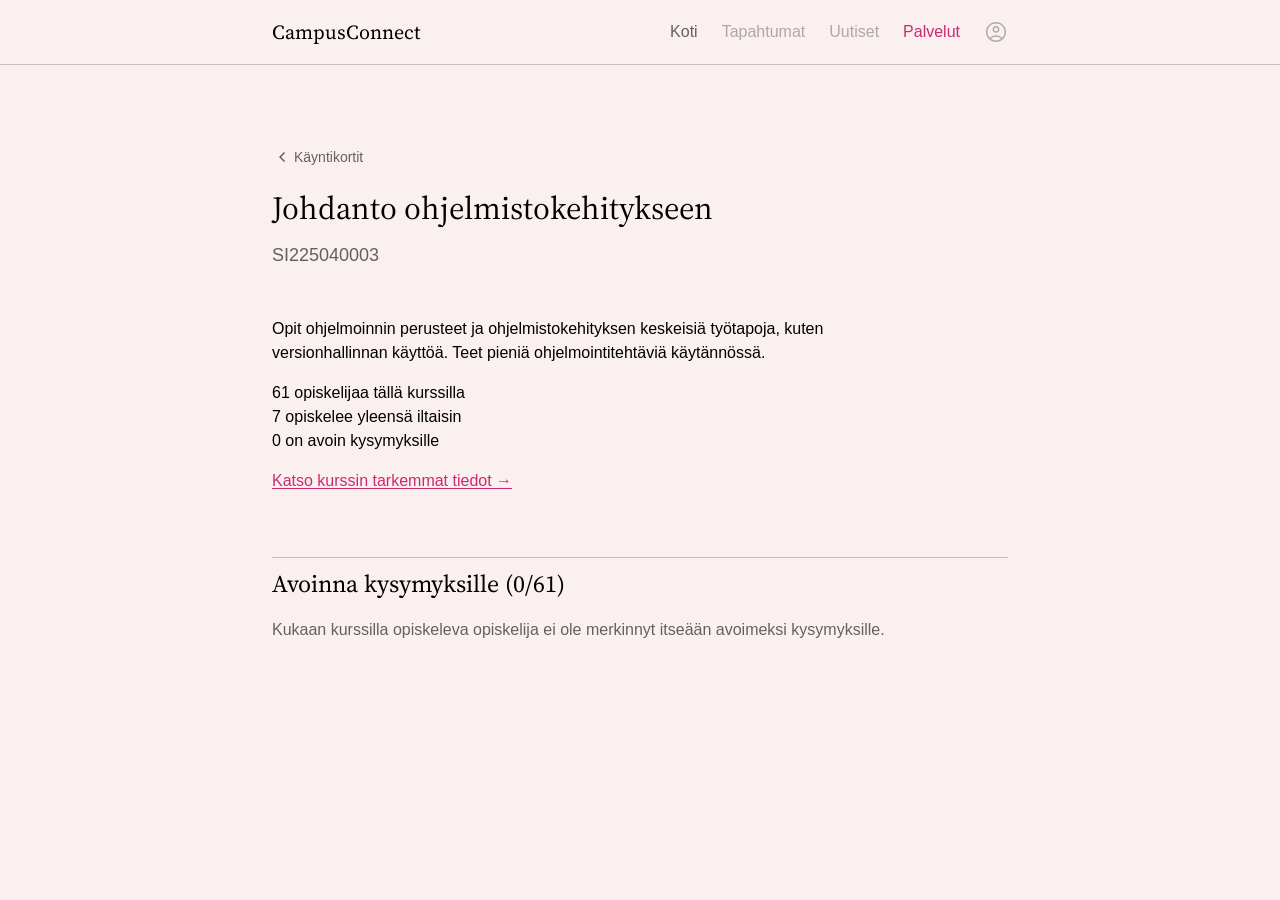
==== kurssi-tyhja.html @ 10ecfb2a "Ensimmäinen versio: CampusConnect-prototyyppi Responsiivinen HTML/CSS/JS-toteutus Figma-prototyypist" ====
<!doctype html>
<html lang="fi">
  <head>
    <meta charset="utf-8" />
    <meta
      name="viewport"
      content="width=device-width, initial-scale=1, viewport-fit=cover"
    />
    <title>Johdanto ohjelmistokehitykseen – Käyntikortit – CampusConnect</title>
    <meta
      name="description"
      content="Johdanto ohjelmistokehitykseen: kurssin tiedot ja opiskelijat, jotka ovat avoimia kysymyksille."
    />
    <link
      rel="preload"
      href="fonts/SourceSans3-VariableFont_wght.ttf"
      as="font"
      type="font/ttf"
      crossorigin
    />
    <link
      rel="preload"
      href="fonts/SourceSerif4-VariableFont_opsz,wght.ttf"
      as="font"
      type="font/ttf"
      crossorigin
    />
    <link rel="stylesheet" href="css/styles.css" />
    <script src="js/main.js" defer></script>
  </head>
  <body>
    <a class="skip-link" href="#main">Siirry pääsisältöön</a>

    <header class="site-header">
      <div class="site-header__inner">
        <a class="site-logo" href="index.html">CampusConnect</a>
        <nav class="site-nav" aria-label="Päävalikko">
          <ul class="site-nav__list">
            <li class="site-nav__item">
              <a class="site-nav__link" href="index.html">
                <img
                  class="site-nav__icon"
                  src="img/icons/home.svg"
                  alt=""
                  width="24"
                  height="24"
                />
                <span class="site-nav__label">Koti</span>
              </a>
            </li>
            <li class="site-nav__item">
              <a class="site-nav__link" role="link" aria-disabled="true">
                <img
                  class="site-nav__icon"
                  src="img/icons/calendar.svg"
                  alt=""
                  width="24"
                  height="24"
                />
                <span class="site-nav__label">Tapahtumat</span>
              </a>
            </li>
            <li class="site-nav__item">
              <a class="site-nav__link" role="link" aria-disabled="true">
                <img
                  class="site-nav__icon"
                  src="img/icons/rss.svg"
                  alt=""
                  width="24"
                  height="24"
                />
                <span class="site-nav__label">Uutiset</span>
              </a>
            </li>
            <li class="site-nav__item">
              <a
                class="site-nav__link"
                href="palvelut.html"
                aria-current="true"
              >
                <img
                  class="site-nav__icon"
                  src="img/icons/apps-active.svg"
                  alt=""
                  width="24"
                  height="24"
                />
                <span class="site-nav__label">Palvelut</span>
              </a>
            </li>
            <li class="site-nav__item site-nav__item--profile">
              <a class="site-nav__link" role="link" aria-disabled="true">
                <img
                  class="site-nav__icon"
                  src="img/icons/account.svg"
                  alt=""
                  width="24"
                  height="24"
                />
                <span class="site-nav__label">Profiili</span>
              </a>
            </li>
          </ul>
        </nav>
      </div>
    </header>

    <main id="main" class="page">
      <div class="container">
        <div class="page-header">
          <a class="back-link" href="kurssit.html">
            <img
              src="img/icons/chevron-back-sm.svg"
              alt=""
              width="20"
              height="20"
            />
            Käyntikortit
          </a>
          <h1>Johdanto ohjelmistokehitykseen</h1>
          <p class="course__code">
            <span class="visually-hidden">Kurssikoodi: </span>SI225040003
          </p>
        </div>

        <div class="course__body">
          <p>
            Opit ohjelmoinnin perusteet ja ohjelmistokehityksen keskeisiä
            työtapoja, kuten versionhallinnan käyttöä. Teet pieniä
            ohjelmointitehtäviä käytännössä.
          </p>
          <p>
            61 opiskelijaa tällä kurssilla<br />7 opiskelee yleensä iltaisin<br />0
            on avoin kysymyksille
          </p>
          <p><span class="text-link">Katso kurssin tarkemmat tiedot →</span></p>
        </div>

        <section class="section" aria-labelledby="avoinna">
          <h2 class="section__title section__title--tight" id="avoinna">
            Avoinna kysymyksille (0/61)
          </h2>
          <p class="empty-state">
            Kukaan kurssilla opiskeleva opiskelija ei ole merkinnyt itseään
            avoimeksi kysymyksille.
          </p>
        </section>
      </div>
    </main>
  </body>
</html>
---- css/styles.css ----
/* ==========================================================================
   CampusConnect – shared stylesheet
   Values come from the Figma file "CampusConnect Käyntikortit"
   (uHTaIp5e9gUA955tGombiA). The file defines no variables or styles,
   so the token names below are ours; the values are Figma's.
   ========================================================================== */

/* Fonts: Source Serif 4 (headings) and Source Sans 3 (body, UI),
   self-hosted variable fonts. One file per family covers every weight
   (and Serif's optical size axis). The italic files in fonts/ are not
   used by the design, so they are not declared. */
@font-face {
  font-family: "Source Sans 3";
  src: url("../fonts/SourceSans3-VariableFont_wght.ttf") format("truetype");
  font-weight: 200 900;
  font-style: normal;
  font-display: swap;
}

@font-face {
  font-family: "Source Serif 4";
  src: url("../fonts/SourceSerif4-VariableFont_opsz,wght.ttf")
    format("truetype");
  font-weight: 200 900;
  font-style: normal;
  font-display: swap;
}

/* ==========================================================================
   1. Design tokens
   ========================================================================== */

:root {
  /* The design is light only; dark mode keeps these colors. */
  color-scheme: light;

  /* --- Colors ----------------------------------------------------------- */
  --color-bg: #faf0f0; /* page background */
  --color-surface: #ffffff; /* cards, modals, tab bar */
  --color-accent: #cc2970; /* primary buttons, links, active tab */
  --color-on-accent: #ffffff; /* text on accent */
  --color-text: #000000; /* headings, primary text */
  --color-text-soft: rgba(0, 0, 0, 0.7); /* card body text */
  --color-text-muted: rgba(0, 0, 0, 0.6); /* secondary text, inactive tabs */
  --color-divider: rgba(0, 0, 0, 0.2); /* hairlines, tab bar border */
  --color-border-input: rgba(0, 0, 0, 0.3);
  --color-placeholder: rgba(0, 0, 0, 0.2); /* image placeholders, avatars */
  --color-overlay: rgba(0, 0, 0, 0.2); /* modal backdrop */

  /* Not in Figma: greyed-out nav items (Tapahtumat, Uutiset, Profiili). */
  --color-disabled: rgba(0, 0, 0, 0.3);

  /* --- Font families ---------------------------------------------------- */
  --font-serif: "Source Serif 4", Georgia, "Times New Roman", serif;
  --font-sans: "Source Sans 3", "Segoe UI", Roboto, Arial, sans-serif;

  /* --- Font weights ----------------------------------------------------- */
  --weight-regular: 400;
  --weight-medium: 500;
  --weight-semibold: 650;

  /* --- Type scale (size / line height), px values from Figma ------------ */
  /* Serif */
  --text-display-size: 2rem; /* 32px – page title (h1) */
  --text-display-lh: 2.25rem; /* 36px */
  --text-display-opsz: 40; /* Figma sets optical size 40 on page titles */
  --text-title-size: 1.5rem; /* 24px – section title (h2) */
  --text-title-lh: 2.25rem; /* 36px */
  --text-heading-size: 1.25rem; /* 20px – modal question */
  --text-heading-lh: 1.75rem; /* 28px */
  --text-subheading-size: 1.125rem; /* 18px – list row and event titles */
  --text-subheading-lh: 1.40625rem; /* 22.5px */
  --text-name-size: 1rem; /* 16px medium – person name */
  --text-name-lh: 1.3125rem; /* 21px */

  /* Sans */
  --text-body-size: 1rem; /* 16px – body text, buttons, modal text */
  --text-body-lh: 1.5rem; /* 24px */
  --text-body-sm-size: 0.875rem; /* 14px – smallest text: descriptions, lead, notes */
  --text-body-sm-lh: 1.3125rem; /* 21px */
  --text-lead-size: 1.125rem; /* 18px – text under the page title */
  --text-lead-lh: 1.6875rem; /* 27px */
  --text-news-title-size: 1rem; /* 16px semibold – news item title */
  --text-news-title-lh: 1.3125rem; /* 21px */
  --text-label-size: 0.875rem; /* 14px medium – tab bar labels (13px in Figma) */
  --text-label-lh: 1.125rem; /* 18px */

  /* --- Spacing (from Figma positions) ---------------------------------- */
  --space-1: 0.25rem; /* 4px */
  --space-2: 0.5rem; /* 8px */
  --space-3: 0.75rem; /* 12px */
  --space-4: 1rem; /* 16px – page side padding, card padding, list gaps */
  --space-5: 1.5rem; /* 24px – modal padding */
  --space-6: 2rem; /* 32px */
  --space-7: 3rem; /* 48px */
  --space-8: 4rem; /* 64px – gap before a new page section */
  --space-9: 5rem; /* 80px – page top on mobile, header to first section */
  --space-card: 1.25rem; /* 20px – news card padding */

  /* --- Radii ------------------------------------------------------------ */
  --radius-md: 8px; /* cards, buttons, thumbnails, modals, text box */
  --radius-pill: 20px; /* chat field, send button */
  --radius-full: 50%; /* avatars */

  /* --- Effects ---------------------------------------------------------- */
  --shadow-card: 0 4px 8px 0 rgba(64, 0, 28, 0.2);
  --shadow-input-inset: inset 0 2px 4px 0 rgba(0, 0, 0, 0.2);
  --blur-overlay: 2px;

  /* --- Component sizes -------------------------------------------------- */
  --size-button: 3rem; /* 48px – button and modal header height */
  --size-thumb: 5rem; /* 80px – list thumbnail */
  --size-avatar: 3rem; /* 48px – person avatar */
  --size-icon: 1.5rem; /* 24px – UI icons */
  --size-icon-sm: 1.25rem; /* 20px – back link chevron */
  --size-tab: 4rem; /* 64px – tab bar: 10px + icon + label + 10px (plus home indicator area on iPhones) */
  --size-chat-field: 2rem; /* 32px – chat input and send button */
  --size-dot: 10px; /* onboarding step indicator */

  /* --- Layout (from campusconnect-responsiveness.md) -------------------- */
  --container-max: 768px;
  --measure: 70ch; /* max width of text blocks */
  --modal-max: 480px; /* dialog width on screens >= 600px */
  /* Breakpoints (media queries cannot use custom properties):
     600px  – centered modal dialog
     672px  – two-column lists and card grids (column reaches 640px)
     768px  – top navigation replaces bottom tab bar */
}

/* ==========================================================================
   2. Base
   ========================================================================== */

*,
*::before,
*::after {
  box-sizing: border-box;
}

html {
  -webkit-text-size-adjust: 100%;
  text-size-adjust: 100%;
}

body {
  margin: 0;
  min-height: 100vh;
  background-color: var(--color-bg);
  color: var(--color-text);
  font-family: var(--font-sans);
  font-size: var(--text-body-size);
  line-height: var(--text-body-lh);
  /* Inherited by all links and hover underlines: a little air below text. */
  text-underline-offset: 0.15em;
}

img,
svg {
  display: block;
  max-width: 100%;
}

h1,
h2,
h3,
p,
ul,
ol {
  margin: 0;
}

h1,
h2,
h3 {
  font-family: var(--font-serif);
  font-weight: var(--weight-regular);
  color: var(--color-text);
  /* Long Finnish compounds (e.g. "ohjelmistokehitykseen") must not push
     the page wider than a 320px screen. */
  overflow-wrap: break-word;
  -webkit-hyphens: auto;
  hyphens: auto;
}

h1 {
  font-size: var(--text-display-size);
  line-height: var(--text-display-lh);
  font-variation-settings: "opsz" var(--text-display-opsz);
}

h2 {
  font-size: var(--text-title-size);
  line-height: var(--text-title-lh);
}

h3 {
  font-size: var(--text-subheading-size);
  line-height: var(--text-subheading-lh);
}

a {
  color: var(--color-accent);
  text-decoration-thickness: from-font;
}

:focus-visible {
  outline: 2px solid var(--color-accent);
  outline-offset: 2px;
}

/* Lead text under a page title (14px muted, Figma "Tervetuloa…"). */
/* Text right under the page title: lead line or course code. */
.lead,
.course__code {
  margin-top: var(--space-4);
  max-width: var(--measure);
  color: var(--color-text-muted);
  font-size: var(--text-lead-size);
  line-height: var(--text-lead-lh);
}

/* Hidden visually, still read by screen readers. */
.visually-hidden {
  position: absolute;
  width: 1px;
  height: 1px;
  margin: -1px;
  padding: 0;
  overflow: hidden;
  clip-path: inset(50%);
  white-space: nowrap;
  border: 0;
}

.skip-link {
  position: absolute;
  top: var(--space-2);
  left: var(--space-2);
  z-index: 100;
  padding: var(--space-2) var(--space-4);
  border-radius: var(--radius-md);
  background-color: var(--color-surface);
  box-shadow: var(--shadow-card);
  transform: translateY(-200%);
}

.skip-link:focus {
  transform: none;
}

/* ==========================================================================
   3. Layout
   ========================================================================== */

/* Page content: one centered column, max --container-max wide. */
.container {
  width: 100%;
  max-width: var(--container-max);
  margin-inline: auto;
  padding-inline: var(--space-4);
}

/* Mobile: Figma places the page title 80px below the status bar.
   Leave room at the bottom for the fixed tab bar. */
.page {
  padding-top: var(--space-9);
  padding-bottom: calc(
    var(--size-tab) + env(safe-area-inset-bottom, 0px) + var(--space-7)
  );
}

/* Long text stays one column, capped at a readable width. */
.prose {
  max-width: var(--measure);
}

/* Desktop: the same 80px gap as on mobile, measured from the top bar. */
@media (min-width: 768px) {
  .page {
    padding-bottom: var(--space-8);
  }
}

/* Phone in landscape: less empty space above the title. */
@media (max-height: 500px) {
  .page {
    padding-top: var(--space-6);
  }
}

/* ==========================================================================
   4. Navigation
   One <nav> in the header. Below 768px it is the bottom tab bar from
   Figma; from 768px up it is a top bar with text links and a profile
   icon. Items without a page (Tapahtumat, Uutiset, Profiili) are
   greyed out: <a> without href, role="link", aria-disabled="true".
   ========================================================================== */

/* The wordmark only appears in the top bar; Figma has no mobile header. */
.site-logo {
  display: none;
}

/* --- Bottom tab bar (mobile) ------------------------------------------ */
.site-nav {
  position: fixed;
  right: 0;
  bottom: 0;
  left: 0;
  z-index: 10;
  padding-bottom: env(safe-area-inset-bottom, 0px);
  border-top: 1px solid var(--color-divider);
  background-color: var(--color-surface);
}

.site-nav__list {
  display: grid;
  grid-template-columns: repeat(5, 1fr);
  max-width: var(--modal-max);
  margin-inline: auto;
  padding: 0 var(--space-4);
  list-style: none;
}

.site-nav__link {
  display: flex;
  flex-direction: column;
  align-items: center;
  gap: 2px;
  min-height: var(--size-tab);
  padding: 10px 0; /* same space above the icon and below the label */
  color: var(--color-text-muted);
  font-size: var(--text-label-size);
  font-weight: var(--weight-medium);
  line-height: var(--text-label-lh);
  text-align: center;
  text-decoration: none;
}

.site-nav__icon {
  width: var(--size-icon);
  height: var(--size-icon);
}

.site-nav__link[aria-current] {
  color: var(--color-accent);
}

.site-nav__link[aria-disabled="true"] {
  color: var(--color-disabled);
  cursor: default;
}

/* Icons are black at 60%; half opacity gives the 30% disabled grey. */
.site-nav__link[aria-disabled="true"] .site-nav__icon {
  opacity: 0.5;
}

/* --- Top navigation bar (tablet and desktop) -------------------------- */
@media (min-width: 768px) {
  .site-header {
    position: sticky;
    top: 0;
    z-index: 10;
    border-bottom: 1px solid var(--color-divider);
    background-color: var(--color-bg);
  }

  .site-header__inner {
    display: flex;
    align-items: center;
    justify-content: space-between;
    gap: var(--space-5);
    max-width: var(--container-max);
    min-height: 4rem;
    margin-inline: auto;
    padding-inline: var(--space-4);
  }

  .site-logo {
    display: block;
    color: var(--color-text);
    font-family: var(--font-serif);
    font-size: var(--text-heading-size);
    line-height: var(--text-heading-lh);
    text-decoration: none;
  }

  .site-nav {
    position: static;
    padding-bottom: 0;
    border-top: 0;
    background-color: transparent;
  }

  .site-nav__list {
    display: flex;
    align-items: center;
    gap: var(--space-5);
    max-width: none;
    padding: 0;
  }

  .site-nav__link {
    flex-direction: row;
    min-height: var(--size-button);
    padding: 0;
    font-size: var(--text-body-size);
    line-height: var(--text-body-lh);
  }

  /* Text links only; the profile item shows just its icon. */
  .site-nav__icon {
    display: none;
  }

  .site-nav__item--profile .site-nav__icon {
    display: block;
  }

  .site-nav__item--profile .site-nav__label {
    position: absolute;
    width: 1px;
    height: 1px;
    margin: -1px;
    overflow: hidden;
    clip-path: inset(50%);
    white-space: nowrap;
  }
}

/* ==========================================================================
   5. Components
   ========================================================================== */

/* --- Buttons ------------------------------------------------------------ */
.button {
  display: inline-flex;
  align-items: center;
  justify-content: center;
  min-height: var(--size-button);
  padding: 0 var(--space-5);
  border: 1px solid var(--color-accent);
  border-radius: var(--radius-md);
  font-family: var(--font-sans);
  font-size: var(--text-body-size);
  font-weight: var(--weight-medium);
  line-height: var(--text-body-lh);
  text-align: center;
  text-decoration: none;
  cursor: pointer;
}

.button--primary {
  background-color: var(--color-accent);
  color: var(--color-on-accent);
}

.button--secondary {
  background-color: transparent;
  color: var(--color-accent);
}

.button--primary:hover {
  filter: brightness(0.92);
}

.button--secondary:hover {
  background-color: var(--color-surface);
}

/* Full width of its column (modal actions). */
.button--block {
  width: 100%;
}

/* Not in Figma: "Jatka" before a choice is made. */
.button:disabled {
  opacity: 0.4;
  filter: none;
  cursor: not-allowed;
}

/* Icon-only button (modal close / back): 48px tap area, 24px icon. */
.icon-button {
  display: grid;
  place-items: center;
  width: var(--size-button);
  height: var(--size-button);
  padding: 0;
  border: 0;
  border-radius: var(--radius-md);
  background: none;
  cursor: pointer;
}

.icon-button img {
  width: var(--size-icon);
  height: var(--size-icon);
}

.icon-button:focus-visible {
  outline-offset: -4px;
}

/* --- Back link ("‹ Käyntikortit" on course pages) ----------------------- */
.back-link {
  display: inline-flex;
  align-items: center;
  gap: 2px;
  min-height: var(--size-icon);
  color: var(--color-text-muted);
  font-size: var(--text-body-sm-size);
  font-weight: var(--weight-medium);
  line-height: var(--text-body-sm-lh);
  text-decoration: none;
}

.back-link:hover {
  text-decoration: underline;
}

.back-link img {
  width: var(--size-icon-sm);
  height: var(--size-icon-sm);
}

/* --- Image placeholder (grey box with image icon) ----------------------- */
.placeholder {
  display: grid;
  place-items: center;
  border-radius: var(--radius-md);
  background-color: var(--color-placeholder);
}

/* The Figma icon is three parts in a 40 × 27px box. */
.placeholder__icon {
  position: relative;
  width: 40px;
  height: 27px;
}

.placeholder__icon img {
  position: absolute;
}

.placeholder__icon img:nth-child(1) {
  left: 0;
  top: 13.2px;
}

.placeholder__icon img:nth-child(2) {
  left: 11.7px;
  top: 7.4px;
}

.placeholder__icon img:nth-child(3) {
  left: 9.9px;
  top: 0;
}

/* Larger images (event cards) use the same icon at 1.5×, as in Figma. */
.placeholder--large .placeholder__icon {
  transform: scale(1.5);
}

/* --- List rows (Palvelut, Käyntikortit course list) ----------------------
   Lists and card grids switch to two columns when their column is at least
   640px wide. They always fill the page container (viewport − 32px padding,
   up to --container-max), so that happens at a 672px viewport. A media query is used
   instead of a container query because the W3C CSS validator does not yet
   recognize container queries. */
.list {
  padding: 0;
  list-style: none;
}

.list__item + .list__item {
  border-top: 1px solid var(--color-divider);
}

.row {
  display: flex;
  align-items: center;
  gap: var(--space-4);
  padding-block: var(--space-4);
  color: inherit;
  text-decoration: none;
}

.row__media {
  flex: none;
  width: var(--size-thumb);
  height: var(--size-thumb);
  border-radius: var(--radius-md);
  object-fit: cover;
}

.row__title {
  display: block;
  font-family: var(--font-serif);
  font-size: var(--text-subheading-size);
  font-weight: var(--weight-regular);
  line-height: var(--text-subheading-lh);
}

.row__text {
  display: block;
  margin-top: var(--space-1);
  color: var(--color-text-muted);
  font-size: var(--text-body-sm-size);
  line-height: var(--text-body-sm-lh);
}

a.row:hover .row__title {
  text-decoration: underline;
}

/* Two columns once the list's column is 640px wide (see above). */
@media (min-width: 672px) {
  .list {
    display: grid;
    grid-template-columns: repeat(2, minmax(0, 1fr));
    column-gap: var(--space-6);
  }

  .list__item:nth-child(2) {
    border-top: 0;
  }
}

/* --- Cards and card grid (person cards, event cards) --------------------- */
.card {
  border-radius: var(--radius-md);
  background-color: var(--color-surface);
  box-shadow: var(--shadow-card);
}

.card-grid {
  display: grid;
  gap: var(--space-4);
  padding: 0;
  list-style: none;
}

@media (min-width: 672px) {
  .card-grid {
    grid-template-columns: repeat(2, minmax(0, 1fr));
    grid-auto-rows: 1fr; /* every row as tall as the tallest card */
  }
}

/* --- Person card (Kurssi) ----------------------------------------------- */
.person-card {
  display: block;
  width: 100%;
  height: 100%;
  padding: var(--space-4);
  border: 0;
  color: inherit;
  font: inherit;
  text-align: left;
}

button.person-card {
  cursor: pointer;
}

button.person-card:hover .person-card__name {
  text-decoration: underline;
}

.person-card__head {
  display: flex;
  align-items: center;
  gap: var(--space-4);
}

.avatar {
  display: block;
  flex: none;
  width: var(--size-avatar);
  height: var(--size-avatar);
  border-radius: var(--radius-full);
  background-color: var(--color-placeholder);
}

.person-card__name {
  display: block;
  font-family: var(--font-serif);
  font-size: var(--text-name-size);
  font-weight: var(--weight-medium);
  line-height: var(--text-name-lh);
}

.person-card__status {
  display: block;
  color: var(--color-text-muted);
  font-size: var(--text-body-sm-size);
  line-height: var(--text-body-sm-lh);
}

.person-card__note {
  display: block;
  margin-top: var(--space-4);
  padding-top: var(--space-3);
  border-top: 1px solid var(--color-divider);
  color: var(--color-text-muted);
  font-size: var(--text-body-sm-size);
  line-height: var(--text-body-sm-lh);
}

/* --- Radio buttons and checkboxes ---------------------------------------
   Native inputs drawn to match Figma's Material outline icons
   (radio: 20px ring, checkbox: 18px square, 2px black stroke).
   Checked states are not in Figma; they use the accent color. */
.choices {
  margin: 0;
  padding: 0;
  border: 0;
}

.choice {
  display: flex;
  align-items: center;
  gap: var(--space-3);
  min-height: 2.5rem; /* rows sit 40px apart in Figma */
  font-size: var(--text-body-size);
  line-height: var(--text-body-lh);
  cursor: pointer;
}

.choice input {
  flex: none;
  margin: 2px;
  -webkit-appearance: none;
  appearance: none;
  border: 2px solid var(--color-text);
  background-color: var(--color-surface);
  background-position: center;
  background-repeat: no-repeat;
  cursor: pointer;
}

.choice input[type="radio"] {
  width: 20px;
  height: 20px;
  border-radius: var(--radius-full);
}

.choice input[type="checkbox"] {
  width: 18px;
  height: 18px;
  margin: 3px;
  border-radius: 2px;
}

.choice input[type="radio"]:checked {
  border-color: var(--color-accent);
  background-image: radial-gradient(
    circle,
    var(--color-accent) 0 5px,
    transparent 5.5px
  );
}

.choice input[type="checkbox"]:checked {
  border-color: var(--color-accent);
  background-color: var(--color-accent);
  background-image: url("../img/icons/check.svg");
  background-size: 100%;
}

/* --- Text area (Onboarding 4) ------------------------------------------- */
.textarea {
  display: block;
  width: 100%;
  min-height: 9.375rem; /* 150px */
  padding: var(--space-3);
  border: 1px solid var(--color-border-input);
  border-radius: var(--radius-md);
  background-color: var(--color-surface);
  box-shadow: var(--shadow-input-inset);
  color: var(--color-text);
  font-family: inherit;
  font-size: var(--text-body-size);
  line-height: var(--text-body-lh);
  resize: vertical;
}

/* --- Step dots (onboarding progress) ------------------------------------ */
.steps {
  display: flex;
  justify-content: center;
  gap: var(--space-3);
  padding: 0;
  list-style: none;
}

.steps__dot {
  width: var(--size-dot);
  height: var(--size-dot);
  border: 1.5px solid rgba(0, 0, 0, 0.33);
  border-radius: var(--radius-full);
}

.steps__dot.is-current {
  border: 1px solid var(--color-text-muted);
  background-color: var(--color-text-muted);
}

/* --- Modal (<dialog>) ----------------------------------------------------
   Phone: 16px from the screen edges, as in Figma. From 600px up the
   width stops at 480px (responsiveness plan). Always centered. */
.modal {
  width: calc(100% - 2 * var(--space-4));
  max-width: var(--modal-max);
  max-height: calc(100% - 2 * var(--space-4));
  overflow-y: auto; /* phone in landscape: the modal scrolls */
  padding: 0;
  border: 0;
  border-radius: var(--radius-md);
  background-color: var(--color-surface);
  box-shadow: var(--shadow-card);
  color: var(--color-text);
}

.modal::backdrop {
  background-color: var(--color-overlay);
  -webkit-backdrop-filter: blur(var(--blur-overlay));
  backdrop-filter: blur(var(--blur-overlay));
}

/* Back arrow | title | close X */
.modal__header {
  display: grid;
  grid-template-columns: var(--size-button) 1fr var(--size-button);
  align-items: center;
  min-height: var(--size-button);
  border-bottom: 1px solid var(--color-divider);
}

.modal__back {
  grid-column: 1;
}

.modal__back[hidden] {
  display: none;
}

.modal__title {
  grid-column: 2;
  color: var(--color-text-muted);
  font-family: var(--font-sans);
  font-size: var(--text-body-size);
  font-weight: var(--weight-regular);
  line-height: var(--text-body-lh);
  text-align: center;
}

.modal__close {
  grid-column: 3;
}

.modal__body {
  padding: var(--space-5);
}

/* Question heading inside a modal step (serif 20/28). */
.modal__heading {
  font-size: var(--text-heading-size);
  line-height: var(--text-heading-lh);
}

.modal__text {
  margin-top: var(--space-4);
  color: var(--color-text-muted);
  font-size: var(--text-body-size);
  line-height: var(--text-body-lh);
}

.modal__actions {
  margin-top: var(--space-5);
}

.modal__actions .steps {
  margin-top: var(--space-6);
  margin-bottom: var(--space-2);
}

/* --- Toast (not in Figma; replaces the removed confirmation modal) ------ */
.toast {
  position: fixed;
  left: 50%;
  bottom: calc(
    var(--size-tab) + env(safe-area-inset-bottom, 0px) + var(--space-4)
  );
  z-index: 20;
  width: calc(100% - 2 * var(--space-4));
  max-width: var(--modal-max);
  /* Left padding = 4px stripe + 16px. */
  padding: var(--space-3) var(--space-4) var(--space-3)
    calc(4px + var(--space-4));
  border-radius: var(--radius-md);
  /* Straight 4px accent stripe on the left, clipped by the rounded corners
     (a border-left would curve along them). */
  background: linear-gradient(
    to right,
    var(--color-accent) 4px,
    var(--color-surface) 4px
  );
  box-shadow: var(--shadow-card);
  font-size: var(--text-body-size);
  line-height: var(--text-body-lh);
  transform: translateX(-50%);
  /* Always in the page (so screen readers catch the live update);
     invisible until it has a message. */
  opacity: 0;
  pointer-events: none;
}

.toast.is-visible {
  opacity: 1;
  pointer-events: auto;
}

@media (prefers-reduced-motion: no-preference) {
  .toast {
    transition: opacity 200ms ease-out;
  }
}

@media (min-width: 768px) {
  .toast {
    bottom: var(--space-6);
  }
}

/* Looks like a link but has no destination yet (e.g. "Lue lisää →"). */
.text-link {
  color: var(--color-accent);
  text-decoration: underline;
  text-decoration-thickness: from-font;
}

/* Service descriptions are cut to two lines, as in Figma. */
.row__text--clamp {
  display: -webkit-box;
  overflow: hidden;
  -webkit-box-orient: vertical;
  -webkit-line-clamp: 2;
}

/* ==========================================================================
   6. Page sections
   ========================================================================== */

/* A section starts with a divider line and a serif h2 (Etusivu, Kurssi). */
.section {
  margin-top: var(--space-8);
  padding-top: var(--space-2);
  border-top: 1px solid var(--color-divider);
}

.section__title {
  margin-bottom: var(--space-5);
}

/* 80px from the page header to the first section, 64px between the rest. */
.page-header + .section {
  margin-top: var(--space-9);
}

/* Lists directly under the header (Palvelut, Käyntikortit):
   64px + the row's own 16px padding = 80px, as in Figma. */
.page-header + .list-wrap {
  margin-top: var(--space-8);
}

/* ==========================================================================
   7. Etusivu
   ========================================================================== */

/* "Usein käytetyt palvelut" – 80px tiles, 16px apart. On a phone the row
   is wider than the screen (the 4th tile is cut off in Figma), so it
   scrolls sideways and runs to the screen edge. */
.tiles-scroll {
  margin-right: calc(-1 * var(--space-4));
  overflow-x: auto;
  scrollbar-width: none;
}

.tiles-scroll:focus-visible {
  outline-offset: -2px;
}

.tiles {
  display: flex;
  gap: var(--space-4);
  width: max-content;
  padding: 0 var(--space-4) 0 0;
  list-style: none;
}

.tiles .placeholder {
  width: var(--size-thumb);
  height: var(--size-thumb);
}

/* --- News card (Uutiset) ------------------------------------------------ */
.news {
  padding: var(--space-card);
  list-style: none;
}

.news__item + .news__item {
  margin-top: var(--space-4);
  padding-top: var(--space-4);
  border-top: 1px solid var(--color-divider);
}

.news__title {
  font-family: var(--font-sans);
  font-size: var(--text-news-title-size);
  font-weight: var(--weight-semibold);
  line-height: var(--text-news-title-lh);
}

.news__text,
.news__more {
  margin-top: var(--space-2);
  font-size: var(--text-body-sm-size);
  line-height: var(--text-body-sm-lh);
}

.news__text {
  color: var(--color-text-soft);
}

/* --- Event card (Tapahtumat) -------------------------------------------- */
/* Cards fill their grid cell, so cards in the same row are equally tall. */
.event {
  display: flex;
  flex-direction: column;
  height: 100%;
  overflow: hidden;
}

.event__media {
  flex: none;
  height: 10.75rem; /* 172px */
  border-radius: var(--radius-md) var(--radius-md) 0 0;
}

/* The text area takes the leftover space; "Lue lisää →" sits at the bottom. */
.event__body {
  display: flex;
  flex: 1;
  flex-direction: column;
  padding: var(--space-card) var(--space-5) var(--space-5);
}

.event__text,
.event__meta,
.event__more {
  margin-top: var(--space-3);
  color: var(--color-text-soft);
  font-size: var(--text-body-sm-size);
  line-height: var(--text-body-sm-lh);
}

.event__meta {
  padding: 0;
  list-style: none;
}

.event__meta li {
  display: flex;
  align-items: flex-start;
  gap: var(--space-2);
}

.event__meta li + li {
  margin-top: var(--space-3);
}

/* 14px icon box, centered on the first text line. */
.event__icon {
  display: grid;
  flex: none;
  place-items: center;
  width: 14px;
  height: var(--text-body-sm-lh);
}

.event__more {
  margin-top: auto;
  padding-top: var(--space-3);
  color: var(--color-accent);
}

/* ==========================================================================
   8. Käyntikortit onboarding modal (Onboarding 1–4)
   ========================================================================== */

.onboarding__step[hidden] {
  display: none;
}

/* Intro step: "Täytä tietosi" and "Jatka suoraan palveluun", 16px apart. */
.onboarding__intro-actions {
  display: grid;
  gap: var(--space-4);
}

.onboarding__step .modal__heading:focus {
  outline: none;
}

.onboarding__step .modal__text p + p {
  margin-top: var(--space-4);
}

/* Choice rows have 8px of their own padding above and below. */
.onboarding__step .choices {
  margin-top: var(--space-2);
}

.onboarding__step .textarea {
  margin-top: var(--space-5);
}

.onboarding__step .textarea + .modal__actions {
  margin-top: var(--space-6);
}

/* ==========================================================================
   9. Kurssi pages (Kurssi, Kurssi (tyhjä))
   ========================================================================== */

.page-header .back-link + h1 {
  margin-top: var(--space-4);
}

.course__body {
  max-width: var(--measure);
  margin-top: var(--space-7);
  font-size: var(--text-body-size);
  line-height: var(--text-body-lh);
}

.course__body > * + * {
  margin-top: var(--space-4);
}

/* Section title followed by a short text instead of cards: 16px gap. */
.section__title--tight {
  margin-bottom: var(--space-4);
}

.empty-state {
  max-width: var(--measure);
  color: var(--color-text-muted);
  font-size: var(--text-body-size);
  line-height: var(--text-body-lh);
}

/* ==========================================================================
   10. Käyntikortti and Chat modals
   ========================================================================== */

/* --- Käyntikortti: 16px padding, blocks separated by dividers ----------- */
.profile {
  padding: var(--space-4);
}

.profile__block {
  padding-block: var(--space-4);
  border-top: 1px solid var(--color-divider);
}

.profile__block:first-child {
  padding-top: 0;
  border-top: 0;
}

.profile__name {
  font-family: var(--font-serif);
  font-size: var(--text-name-size);
  font-weight: var(--weight-medium);
  line-height: var(--text-name-lh);
}

.profile__text {
  font-size: var(--text-body-sm-size);
  line-height: var(--text-body-sm-lh);
}

.profile__courses {
  color: var(--color-text-muted);
  font-size: var(--text-body-sm-size);
  line-height: var(--text-body-sm-lh);
}

.profile__courses ul {
  margin-top: var(--space-1);
  padding-left: 18px;
}

/* --- Chat: fixed-height modal with an empty message area and composer --- */
.modal--chat[open] {
  display: flex;
  flex-direction: column;
  height: 36.75rem; /* 588px in Figma; .modal's max-height fits short screens */
}

.chat__messages {
  flex: 1;
}

.chat__composer {
  display: flex;
  align-items: center;
  gap: var(--space-4);
  padding: var(--space-3) var(--space-4);
  border-top: 1px solid var(--color-divider);
}

/* Static example: the controls are disabled but keep Figma's look. */
.chat__input {
  flex: 1;
  min-width: 0;
  height: var(--size-chat-field);
  padding: 0 var(--space-4);
  border: 1px solid var(--color-divider);
  border-radius: var(--radius-pill);
  background-color: var(--color-surface);
  color: var(--color-text);
  font-family: inherit;
  font-size: var(--text-body-size);
  line-height: var(--text-body-lh);
}

.chat__input::placeholder {
  color: var(--color-text-muted);
  opacity: 1;
}

.chat__send {
  display: grid;
  flex: none;
  place-items: center;
  width: var(--size-chat-field);
  height: var(--size-chat-field);
  padding: 0;
  border: 0;
  border-radius: var(--radius-pill);
  background-color: var(--color-accent);
}

.chat__send img {
  width: var(--size-icon-sm);
  height: var(--size-icon-sm);
}
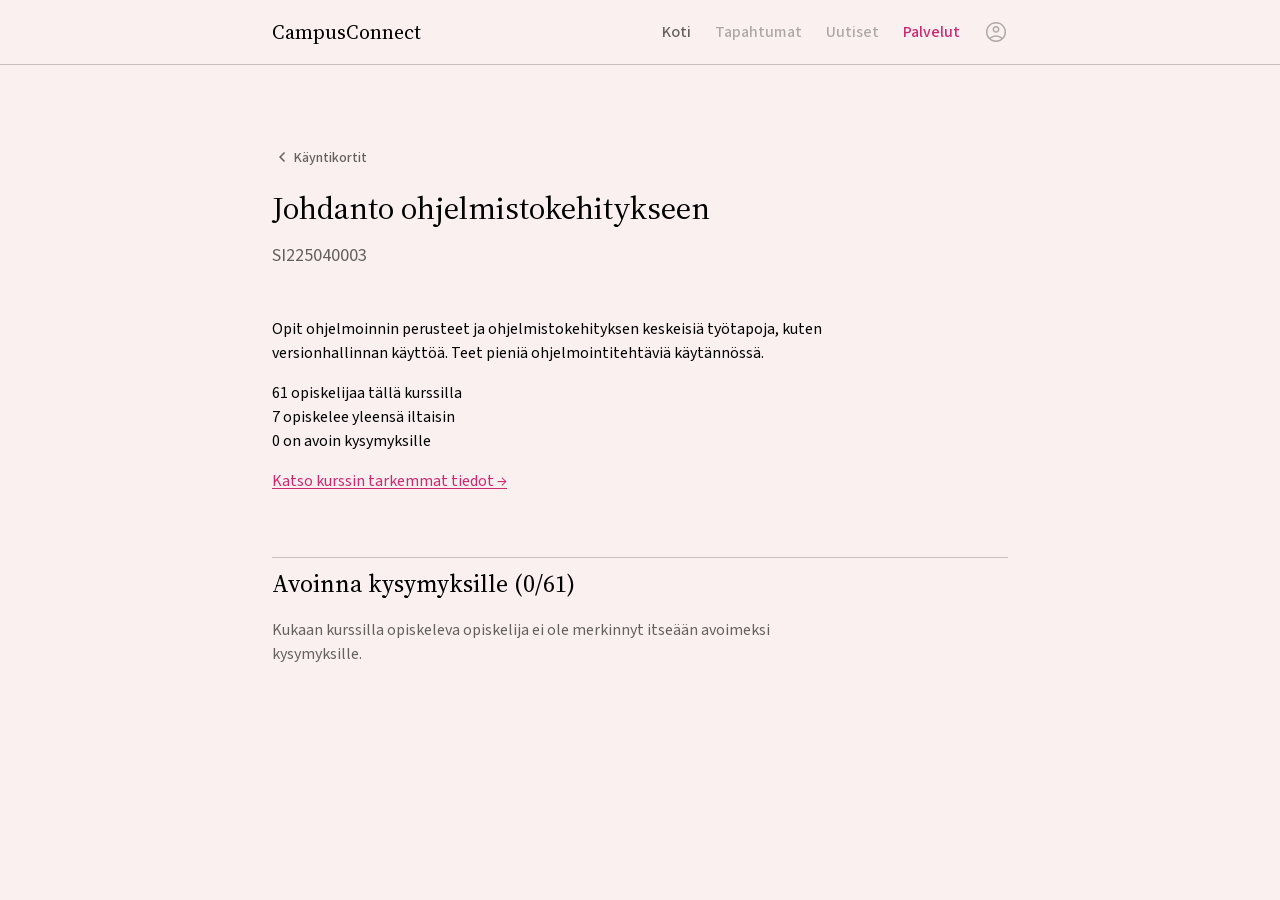
==== commit 68a96e49: "Fontit WOFF2-muotoon (1,84 Mt → 0,6 Mt) Source Sans 3 ja Source Serif 4 vaihdettu Adoben virallisiin" ====
--- a/kurssi-tyhja.html
+++ b/kurssi-tyhja.html
@@ -13,16 +13,16 @@
     />
     <link
       rel="preload"
-      href="fonts/SourceSans3-VariableFont_wght.ttf"
+      href="fonts/SourceSans3-Variable.woff2"
       as="font"
-      type="font/ttf"
+      type="font/woff2"
       crossorigin
     />
     <link
       rel="preload"
-      href="fonts/SourceSerif4-VariableFont_opsz,wght.ttf"
+      href="fonts/SourceSerif4-Variable.woff2"
       as="font"
-      type="font/ttf"
+      type="font/woff2"
       crossorigin
     />
     <link rel="stylesheet" href="css/styles.css" />
--- a/css/styles.css
+++ b/css/styles.css
@@ -6,12 +6,12 @@
    ========================================================================== */
 
 /* Fonts: Source Serif 4 (headings) and Source Sans 3 (body, UI),
-   self-hosted variable fonts. One file per family covers every weight
-   (and Serif's optical size axis). The italic files in fonts/ are not
-   used by the design, so they are not declared. */
+   self-hosted variable fonts in WOFF2 (Adobe's official builds,
+   SIL Open Font License – see fonts/LICENSE-*.md). One file per family
+   covers every weight (and Serif's optical size axis). */
 @font-face {
   font-family: "Source Sans 3";
-  src: url("../fonts/SourceSans3-VariableFont_wght.ttf") format("truetype");
+  src: url("../fonts/SourceSans3-Variable.woff2") format("woff2");
   font-weight: 200 900;
   font-style: normal;
   font-display: swap;
@@ -19,8 +19,7 @@
 
 @font-face {
   font-family: "Source Serif 4";
-  src: url("../fonts/SourceSerif4-VariableFont_opsz,wght.ttf")
-    format("truetype");
+  src: url("../fonts/SourceSerif4-Variable.woff2") format("woff2");
   font-weight: 200 900;
   font-style: normal;
   font-display: swap;
